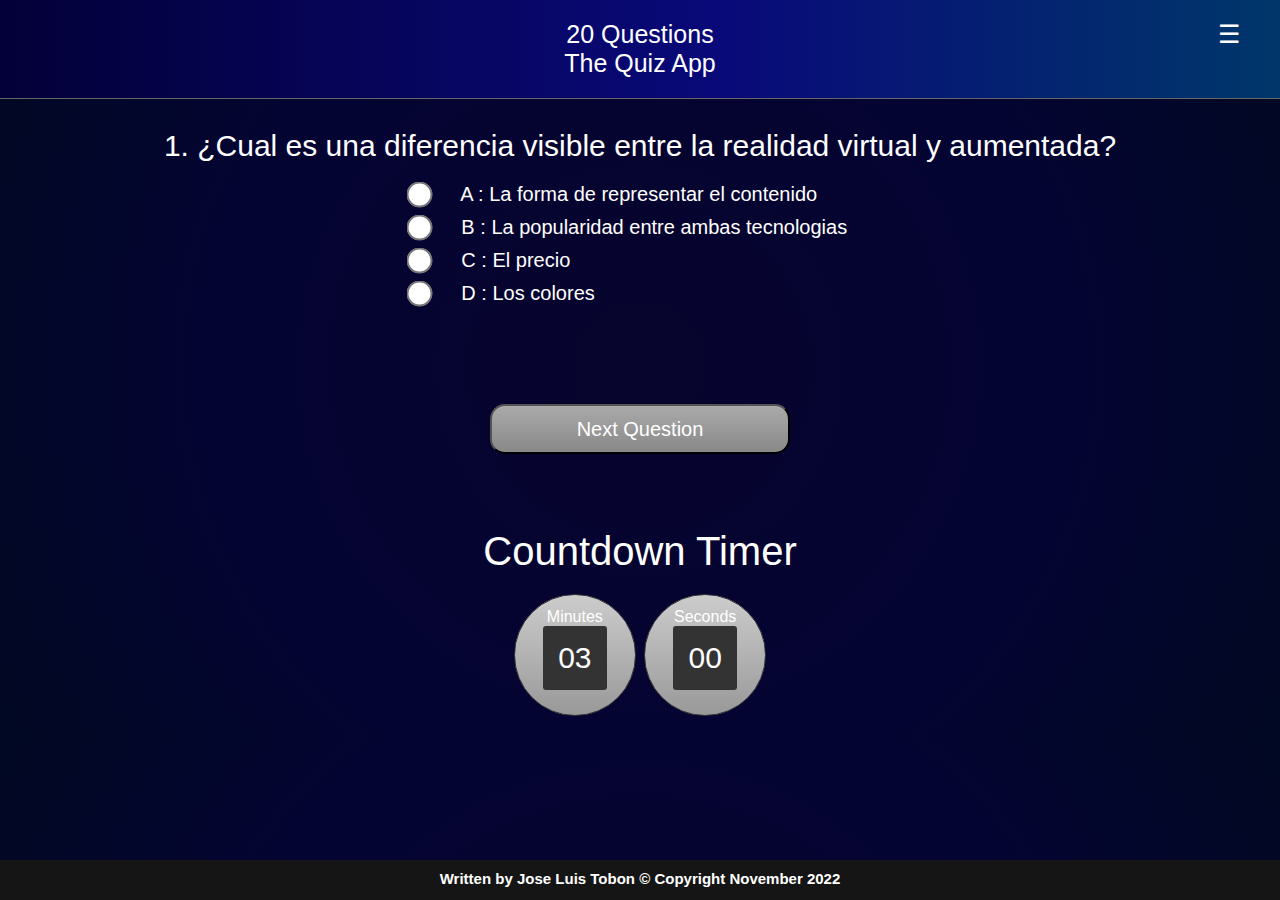
==== index.html @ bedc4b94 "Actulizadas banco de preguntas" ====
<!DOCTYPE html>
<html lang="en">
<head>
    <meta charset="UTF-8">
    <meta http-equiv="X-UA-Compatible" content="IE=edge">
    <meta name="viewport" content="user-scalable=no, width=device-width" />
    <title>Question time!</title>
    <link rel="stylesheet" type="text/css" href="css/app.css">
    <script type="text/javascript" src="json/questions.json"></script>
</head>
<body>
    <div id="header">
        <h1><span id="quizLength"></span> Questions<br>The Quiz App</h1>
        <span id="menu"></span>
        <div id="menubox" style="display: none;">
            <br><a href="add_questions.html" alt="add questions" title="addquestions"> Add Questions </a><br><br>
            <a href="remove_questions.html" alt="remove questions" title="removequestions"> Drop Questions </a>
            <span id="menudismiss"> X </span>
        </div>
    </div>
    <div class="quiz-wrapper">
        <div id="quiz"></div>
    </div>
    <button id="previous"><p>Previous Question</p></button>
    <button id="next"><p>Next Question</p></button>
    <button id="submit"><p>Submit Quiz</p></button>
    <div id="results">
        <h2>Countdown Timer</h2>
        <div id="clockdiv">
            <div>
                <div class="smalltext">Minutes</div>
                <span class="minutes"></span>
            </div>
            <div>
                <div class="smalltext">Seconds</div>
                <span class="seconds"></span>
            </div>
        </div>
    </div>
    <button id="tryAgain"><p>Volver a intentar</p></button>
    <div id="footer">
        <h5>Written by Jose Luis Tobon &copy Copyright November 2022</h5>
    </div>
    <script src="js/app.js"></script>
    <script src="js/countdown.js"></script>
    <script src='js/menu.js'></script>
</body>
</html>
---- css/app.css ----
body {
    margin: 0;
    padding: 0px;
    font-family: Arial;
    font-size: 20px;
    text-align: center;
    background-color: #252525;/*Cambio de color de la pagina*/
    /*Color de fondo del body*/
    background: radial-gradient(circle, rgba(7, 4, 45, 1) 0%, rgba(4, 4, 51, 1) 56%, rgba(1, 8, 34, 1) 100%);
    /*Color de fondo*/
    overflow-x: hidden;

}

#header {
    border-bottom: 1px solid #666;/*Borde del header WIP*/
    color: white;
    display: block;
    padding: 10px 0;
    text-align: center;
    /*Color de fondo del header*/
    background: linear-gradient(90deg, rgba(3, 0, 56, 1) 0%, rgba(9, 9, 121, 1) 56%, rgba(0, 55, 106, 1) 100%);
    /*Color de fondo*/
}

#header h1 {
    /*Sombra del titulo eliminado
    text-shadow: 0px 1px 0px #fff;
    *//*Cambiar color del titulo desde el #header para no afectar el color del menu*/
    font-weight: 300;
    margin: 0px;
    padding: 10px;
    font-size: 25px;
}

.question {
    font-size: 30px;
    margin: 0 5% 20px 5%;
    /*Color del texto de las preguntas*/
    color: white;
    /*Color del texto de las preguntas*/
}

.answers {
    margin-bottom: 20px;
    text-align: left;
    display: inline-block;
    /*Color del texto de las respuestas*/
    color: white;
    /*Color del texto de las respuestas*/
}

.answers label {
    display: block;
    margin-bottom: 10px;
}

button p {
    margin-top: -8px;
}

button {
    font-weight: 200;
    font-size: 20px;
    width: 300px;
    height: 50px;
    padding: 20px;
    cursor: pointer;
    border-radius: 3px;
    color: #fff;
    background-image: -webkit-gradient(linear, left top, left bottom,
            from(#aaa), to(#888));
    margin-top: 15px;
    /*Agregado*/
    border-radius: 15px;
    /*Agregado*/
}

button:hover {
    background-image: -webkit-gradient(linear, left top, left bottom,
            from(#bbb), to(#999));
}

.quiz-wrapper {
    position: relative;
    height: 200px;
    margin: 30px 0 60px 0;
}

.rad_butn {
    transform: scale(200%);
    margin: 0 30px 0 -20px;
}

#results {
    margin-top: 15px;
    padding: 20px;
    /*Color del texto del resultado de respuestas acertadas*/
    color: white;
}

.slide {
    position: absolute;
    left: 0px;
    top: 0px;
    width: 100%;
    z-index: 1;
    opacity: 0;
    transition: opacity 0.5s;
}

.active-slide {
    opacity: 1;
    z-index: 2;
}

#footer {
    position: absolute;
    bottom: 0;
    width: 100%;
    height: 40px;
    /*Eliminado color de sombra de texto
    text-shadow: 0px 1px 0px #fff;
    */
    color: white;
    background-color: #151515;
}

#footer h5 {
    text-align: center;
    margin-top: 10px;
    font-size: 15px;
}

h2 {
    color: #333;
    font-weight: 100;
    font-size: 40px;
    margin: 40px 0px 20px;
    color: white;/*Color del texto del Timer*/
}

#clockdiv {
    font-family: sans-serif;
    color: #fff;
    display: inline-block;
    font-weight: 100;
    text-align: center;
    font-size: 30px;
}

#clockdiv > div {
    padding: 10px;
    border-radius: 100px;
    background-image: -webkit-gradient(linear, left top, left bottom,
            from(#ccc), to(#999));
    display: inline-block;
    border: solid 1px #333;
    width: 100px;
    height: 100px;
}

#clockdiv div > span {
    padding: 15px;
    border-radius: 3px;
    background: #333;
    display: inline-block;
}

.smalltext {
    padding-top: 3px;
    font-size: 16px;
}

/*Segundo archivo htmnl*/

form {
    color: #333;
    font-weight: bold;
}

.formLabel {
    font-size: 16px;
    width: 10%;
}

.formArea, .formInput, .formSelect {
    font-size: 25px;
}

.formArea {
    width: 80%;
}

.formInput {
    width: 50%;
}

.formSelect {
    width: 25%;
    text-align: center;
}

/*Tercer archivo html*/

#showQstn {
    text-align: left;
    display: block;
    margin: 0 auto 0 auto;
    width: 420px;
}

#showQstn label:first-of-type {
    margin-left: 10px;
}

.chk_butn {
    transform: scale(200%);
    margin: 10px 30px 5px -20px;
}

.wrapper {
    position: relative;
    margin: 30px 0 20px 0;
}

#footer2 {
    position: absolute;
    bottom: 0;
    width: 100%;
    height: 40px;
    /*Color del footer 2*/
    color: white;
    background-color: #151515;
}

#footer2 h5 {
    text-align: center;
    padding-top: 10px;
    font-size: 15px;
}



#menu {
    position: absolute;
    top: 10px;
    right: 30px;
}

#menu:hover {
    background-color: rgba(255, 255, 255, 0.5);
    font-weight: bold;
}

#menubox {
    position: absolute;
    background-image: -webkit-gradient(linear, left top, left bottom,
            from(#ccc), to(#999));
    padding: 20px;
    border: solid 1px #333;
    width: 80vw;
    margin: 50px 0 0 7vw;
    height: 200px;
    z-index: 10;
    font-size: 1.7em;
}

#menubox a {
    color: #333;
    text-shadow: 0px 1px 0px #fff;
    text-decoration: none;
}

#menubox a:hover {
    background-color: rgba(255, 255, 255, 0.5);
}

#menubox #menudismiss {
    position: absolute;
    top: 10px;
    right: 15px;
    color: rgb(102, 100, 100);
}

#menubox #menudismiss:hover {
    position: absolute;
    top: 10px;
    right: 15px;
    background-color: rgba(255, 255, 255, 0.5);
    font-weight: bold;
}

/*Agregado*/

/*Agregado*/
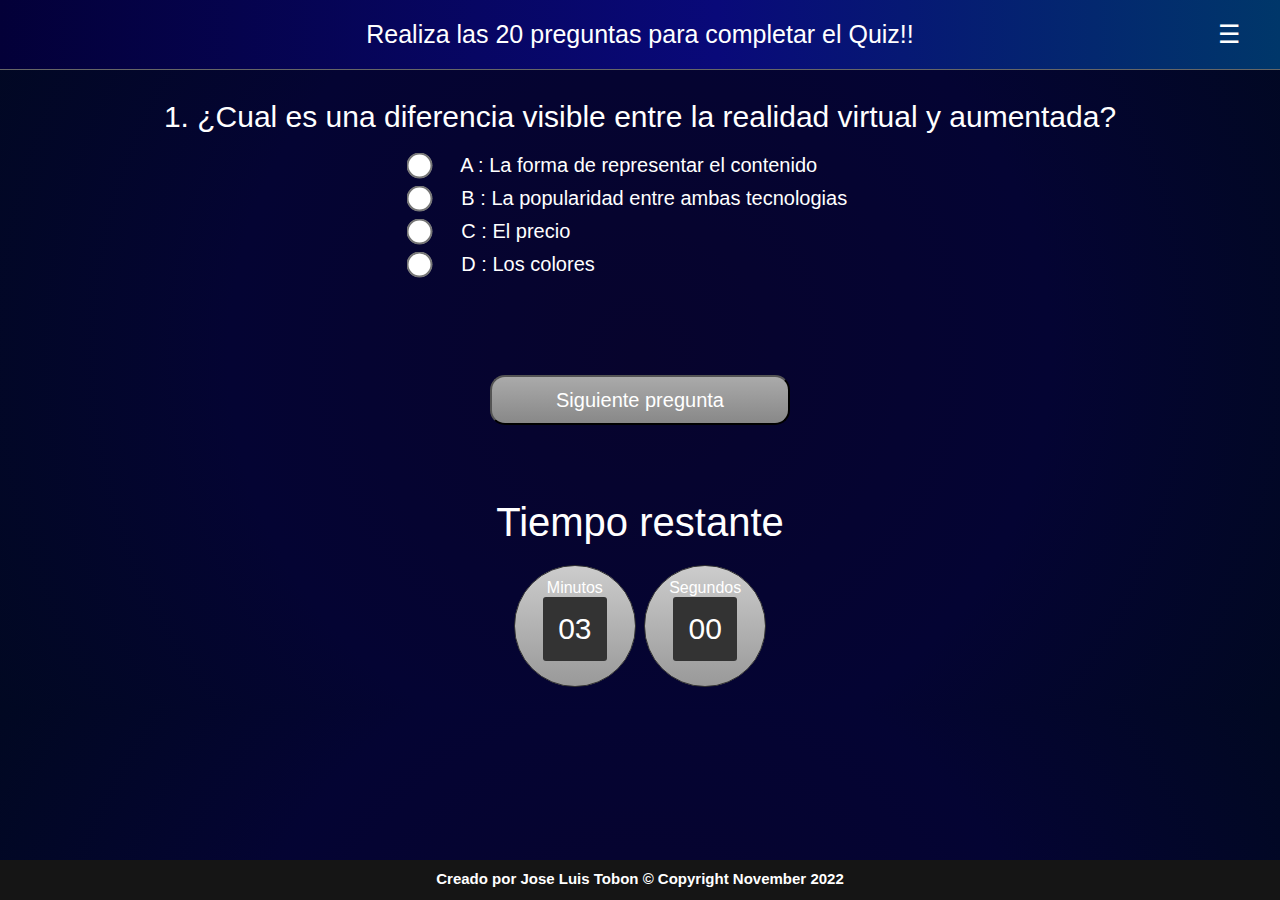
==== commit 3ae4cd12: "Taducido al español" ====
--- a/index.html
+++ b/index.html
@@ -10,36 +10,36 @@
 </head>
 <body>
     <div id="header">
-        <h1><span id="quizLength"></span> Questions<br>The Quiz App</h1>
+        <h1>Realiza las <span id="quizLength"></span> preguntas para completar el Quiz!!</h1>
         <span id="menu"></span>
         <div id="menubox" style="display: none;">
-            <br><a href="add_questions.html" alt="add questions" title="addquestions"> Add Questions </a><br><br>
-            <a href="remove_questions.html" alt="remove questions" title="removequestions"> Drop Questions </a>
+            <br><a href="add_questions.html" alt="add questions" title="addquestions"> Agregar preguntas </a><br><br>
+            <a href="remove_questions.html" alt="remove questions" title="removequestions"> Quitar preguntas </a>
             <span id="menudismiss"> X </span>
         </div>
     </div>
     <div class="quiz-wrapper">
         <div id="quiz"></div>
     </div>
-    <button id="previous"><p>Previous Question</p></button>
-    <button id="next"><p>Next Question</p></button>
-    <button id="submit"><p>Submit Quiz</p></button>
+    <button id="previous"><p>Pregunta anterior</p></button>
+    <button id="next"><p>Siguiente pregunta</p></button>
+    <button id="submit"><p>Finalizar Quiz</p></button>
     <div id="results">
-        <h2>Countdown Timer</h2>
+        <h2>Tiempo restante</h2>
         <div id="clockdiv">
             <div>
-                <div class="smalltext">Minutes</div>
+                <div class="smalltext">Minutos</div>
                 <span class="minutes"></span>
             </div>
             <div>
-                <div class="smalltext">Seconds</div>
+                <div class="smalltext">Segundos</div>
                 <span class="seconds"></span>
             </div>
         </div>
     </div>
     <button id="tryAgain"><p>Volver a intentar</p></button>
     <div id="footer">
-        <h5>Written by Jose Luis Tobon &copy Copyright November 2022</h5>
+        <h5>Creado por Jose Luis Tobon &copy Copyright November 2022</h5>
     </div>
     <script src="js/app.js"></script>
     <script src="js/countdown.js"></script>
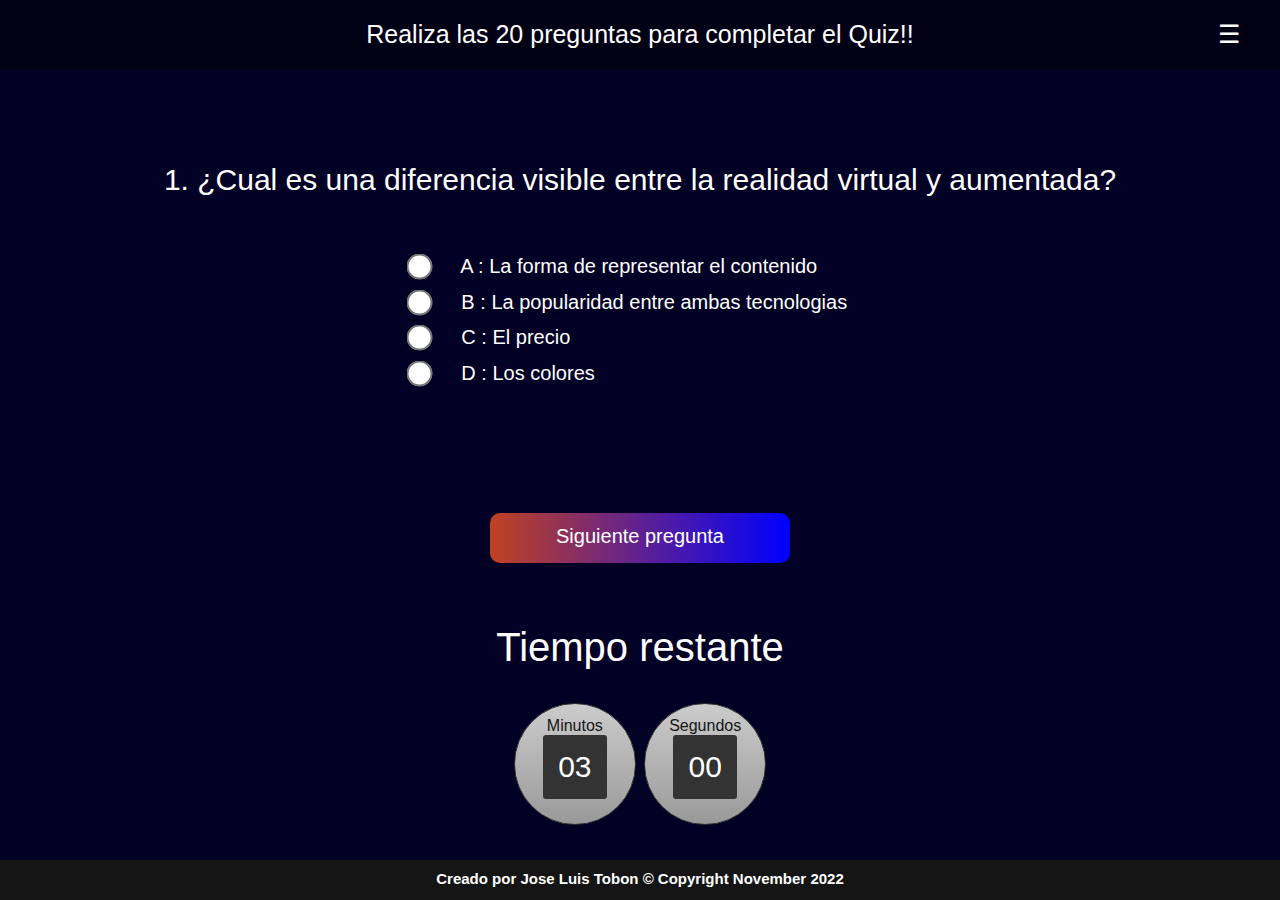
==== commit 7e5c7c98: "Modificado: [200~1. Agregado icono a las paginas" ====
--- a/index.html
+++ b/index.html
@@ -4,9 +4,10 @@
     <meta charset="UTF-8">
     <meta http-equiv="X-UA-Compatible" content="IE=edge">
     <meta name="viewport" content="user-scalable=no, width=device-width" />
-    <title>Question time!</title>
+    <title>Quiz</title>
     <link rel="stylesheet" type="text/css" href="css/app.css">
-    <script type="text/javascript" src="json/questions.json"></script>
+    <link rel="shortcut icon" href="images/Time.webp">
+    <script type=" text/javascript" src="json/questions.json"></script>
 </head>
 <body>
     <div id="header">
--- a/css/app.css
+++ b/css/app.css
@@ -4,22 +4,21 @@
     font-family: Arial;
     font-size: 20px;
     text-align: center;
-    background-color: #252525;/*Cambio de color de la pagina*/
     /*Color de fondo del body*/
-    background: radial-gradient(circle, rgba(7, 4, 45, 1) 0%, rgba(4, 4, 51, 1) 56%, rgba(1, 8, 34, 1) 100%);
+    background: rgb(2, 0, 36);
     /*Color de fondo*/
     overflow-x: hidden;
 
 }
 
 #header {
-    border-bottom: 1px solid #666;/*Borde del header WIP*/
+    border-bottom: 0px solid #666;/*Borde del header WIP*/
     color: white;
     display: block;
-    padding: 10px 0;
+    padding: 10px;
     text-align: center;
     /*Color de fondo del header*/
-    background: linear-gradient(90deg, rgba(3, 0, 56, 1) 0%, rgba(9, 9, 121, 1) 56%, rgba(0, 55, 106, 1) 100%);
+    background: rgb(2, 0, 20);
     /*Color de fondo*/
 }
 
@@ -29,8 +28,8 @@
     *//*Cambiar color del titulo desde el #header para no afectar el color del menu*/
     font-weight: 300;
     margin: 0px;
+    font-size: 25px;
     padding: 10px;
-    font-size: 25px;
 }
 
 .question {
@@ -39,9 +38,11 @@
     /*Color del texto de las preguntas*/
     color: white;
     /*Color del texto de las preguntas*/
+    margin-top: 5%;
 }
 
 .answers {
+    margin-top: 3%;
     margin-bottom: 20px;
     text-align: left;
     display: inline-block;
@@ -52,7 +53,7 @@
 
 .answers label {
     display: block;
-    margin-bottom: 10px;
+    margin-bottom: 3%;
 }
 
 button p {
@@ -66,19 +67,26 @@
     height: 50px;
     padding: 20px;
     cursor: pointer;
-    border-radius: 3px;
     color: #fff;
-    background-image: -webkit-gradient(linear, left top, left bottom,
-            from(#aaa), to(#888));
-    margin-top: 15px;
+    background: linear-gradient(90deg, #BF4222, blue);
+    margin-top: 5%;
     /*Agregado*/
-    border-radius: 15px;
+    border-radius: 10px;
     /*Agregado*/
-}
-
+    border: 0px;
+}
+
+#next{
+    margin-top: 12%;
+    border: 0px;
+}
+#submit{
+    margin-top: 12%;
+    border: 0px;
+}
 button:hover {
-    background-image: -webkit-gradient(linear, left top, left bottom,
-            from(#bbb), to(#999));
+    background: linear-gradient(90deg, blue, #BF4222);
+    border: 0px;
 }
 
 .quiz-wrapper {
@@ -93,9 +101,9 @@
 }
 
 #results {
-    margin-top: 15px;
+    /*Color del texto del resultado de respuestas acertadas*/
+    margin-top: 12%;
     padding: 20px;
-    /*Color del texto del resultado de respuestas acertadas*/
     color: white;
 }
 
@@ -136,7 +144,7 @@
     color: #333;
     font-weight: 100;
     font-size: 40px;
-    margin: 40px 0px 20px;
+    margin-top: -9%;
     color: white;/*Color del texto del Timer*/
 }
 
@@ -170,6 +178,7 @@
 .smalltext {
     padding-top: 3px;
     font-size: 16px;
+    color: #151515;
 }
 
 /*Segundo archivo htmnl*/
@@ -182,6 +191,7 @@
 .formLabel {
     font-size: 16px;
     width: 10%;
+
 }
 
 .formArea, .formInput, .formSelect {
@@ -190,15 +200,44 @@
 
 .formArea {
     width: 80%;
+    background-color: #252525;
+    border: 0px;
+}
+
+.formArea:hover{
+    background-color: #303030;
 }
 
 .formInput {
     width: 50%;
+    border-radius: 10px;
+    margin-bottom: .5%;
+    background-color: #252525;
+    border: 0px;
+}
+
+.formInput:hover{
+    background-color: #303030;
 }
 
 .formSelect {
     width: 25%;
     text-align: center;
+}
+#d{
+    margin-bottom: 2.5%;
+}
+
+select{
+    background-color: #303030;
+    border: 0px;
+    border-radius: 10px;
+    margin-top: 1.5%;
+    color: #ccc;
+}
+
+option{
+    color: #ccc;
 }
 
 /*Tercer archivo html*/
@@ -224,23 +263,6 @@
     margin: 30px 0 20px 0;
 }
 
-#footer2 {
-    position: absolute;
-    bottom: 0;
-    width: 100%;
-    height: 40px;
-    /*Color del footer 2*/
-    color: white;
-    background-color: #151515;
-}
-
-#footer2 h5 {
-    text-align: center;
-    padding-top: 10px;
-    font-size: 15px;
-}
-
-
 
 #menu {
     position: absolute;
@@ -251,6 +273,7 @@
 #menu:hover {
     background-color: rgba(255, 255, 255, 0.5);
     font-weight: bold;
+    border-radius: 8px;
 }
 
 #menubox {
@@ -291,6 +314,41 @@
     font-weight: bold;
 }
 
+#bank{
+    color: white;
+}
+
+#showQstn{
+    color:#ccc;
+    font-weight: 150;
+    margin-top: 30px;
+}
+
+#saveQuestions{
+    margin-top: -50px;
+}
+
+#removeQuestions{
+    margin-top: 59px;
+}
+
+textarea{
+    border-radius: 15px;
+    margin-top: 2%;
+    margin-bottom: 2%;
+}
+
+.formLabel{
+    color: white;
+}
+
+#submitQuestion{
+    margin-top: 3%;
+}
+
+#saveQuestionBank{
+    margin-top: .5%;
+}
 /*Agregado*/
 
 /*Agregado*/